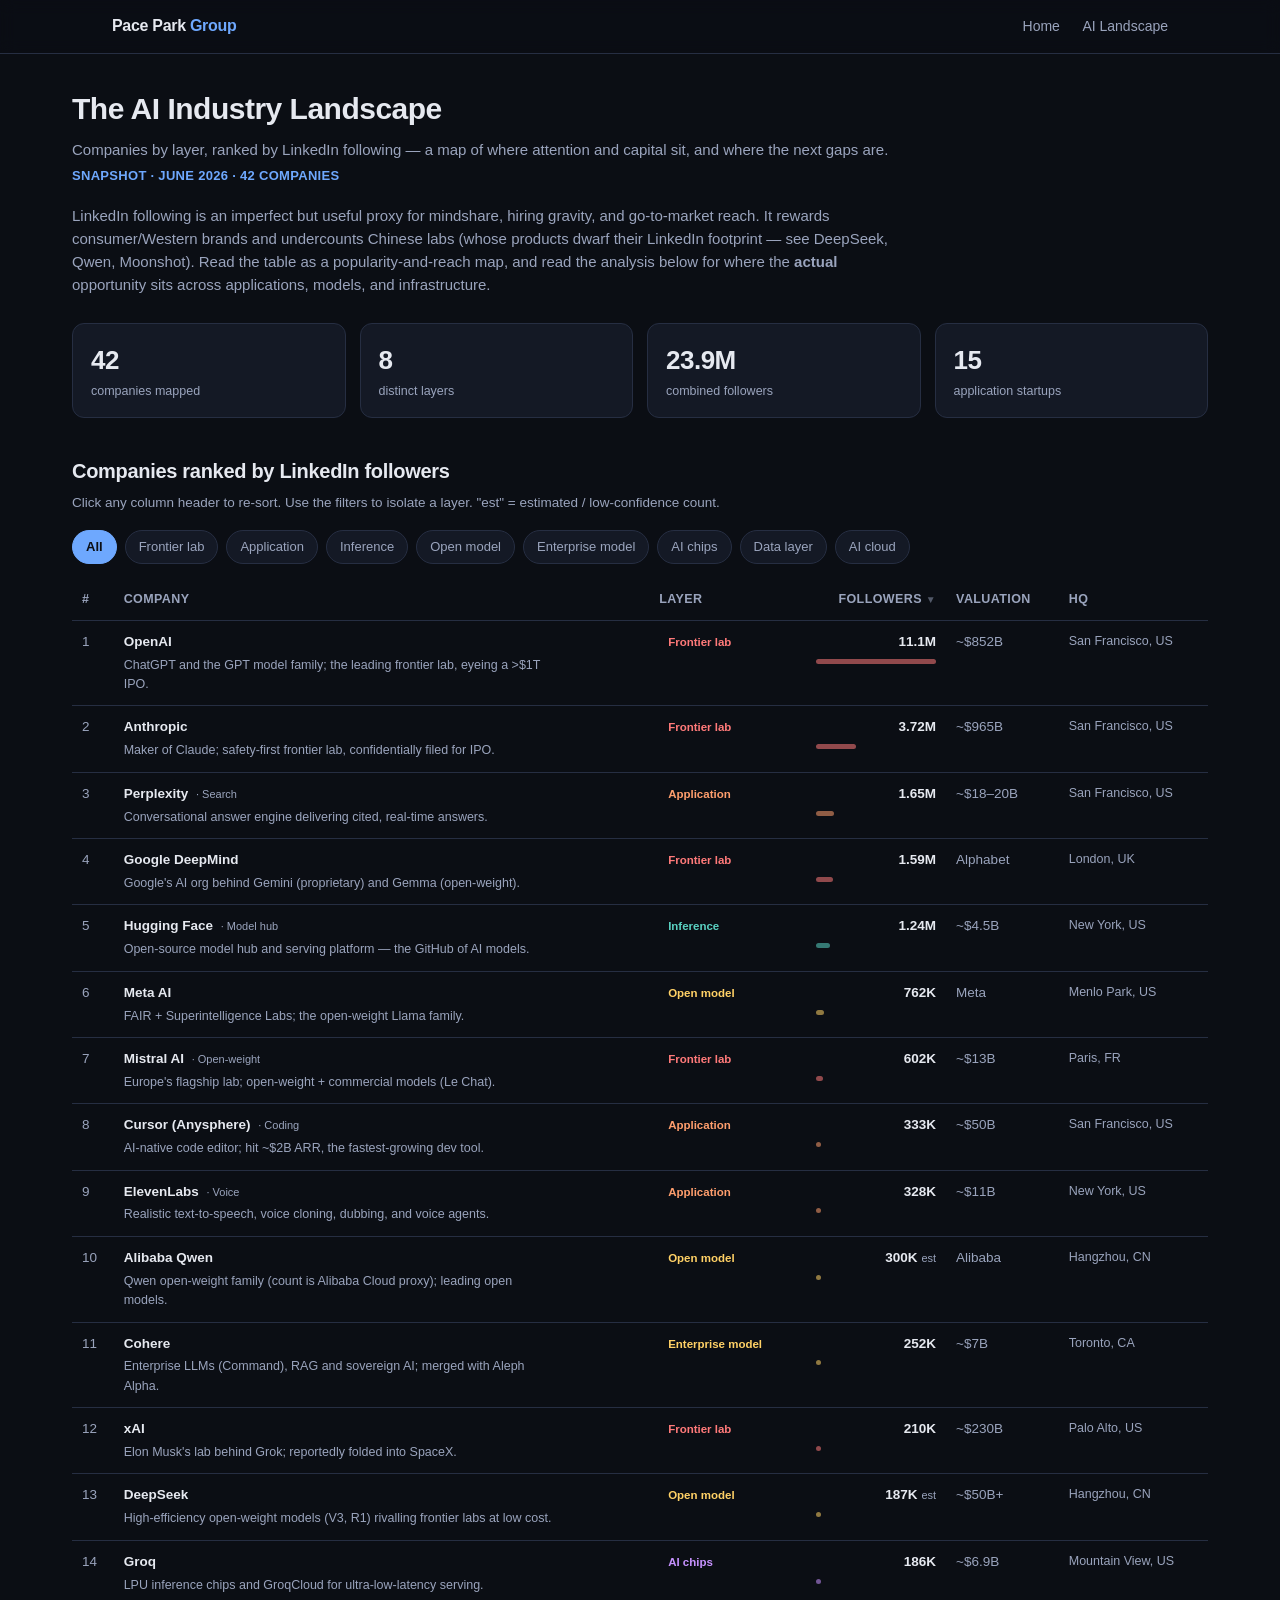
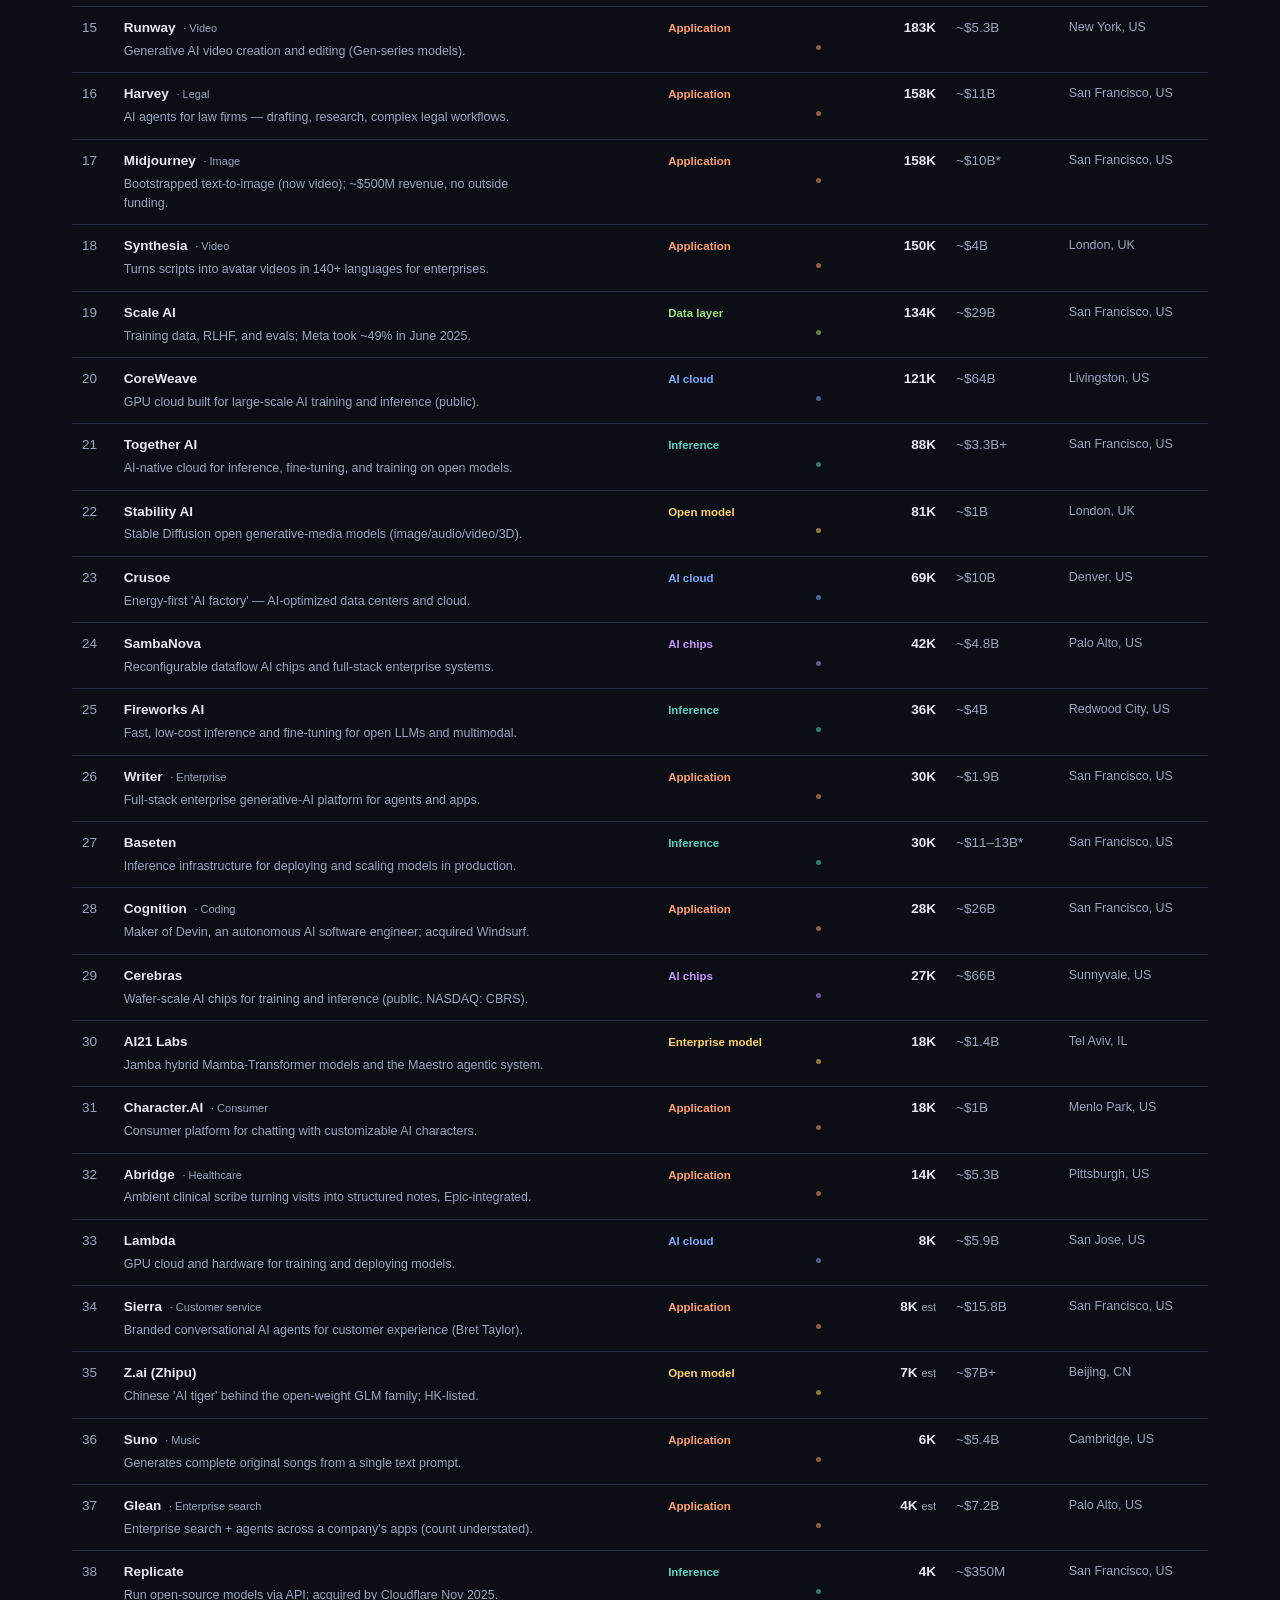
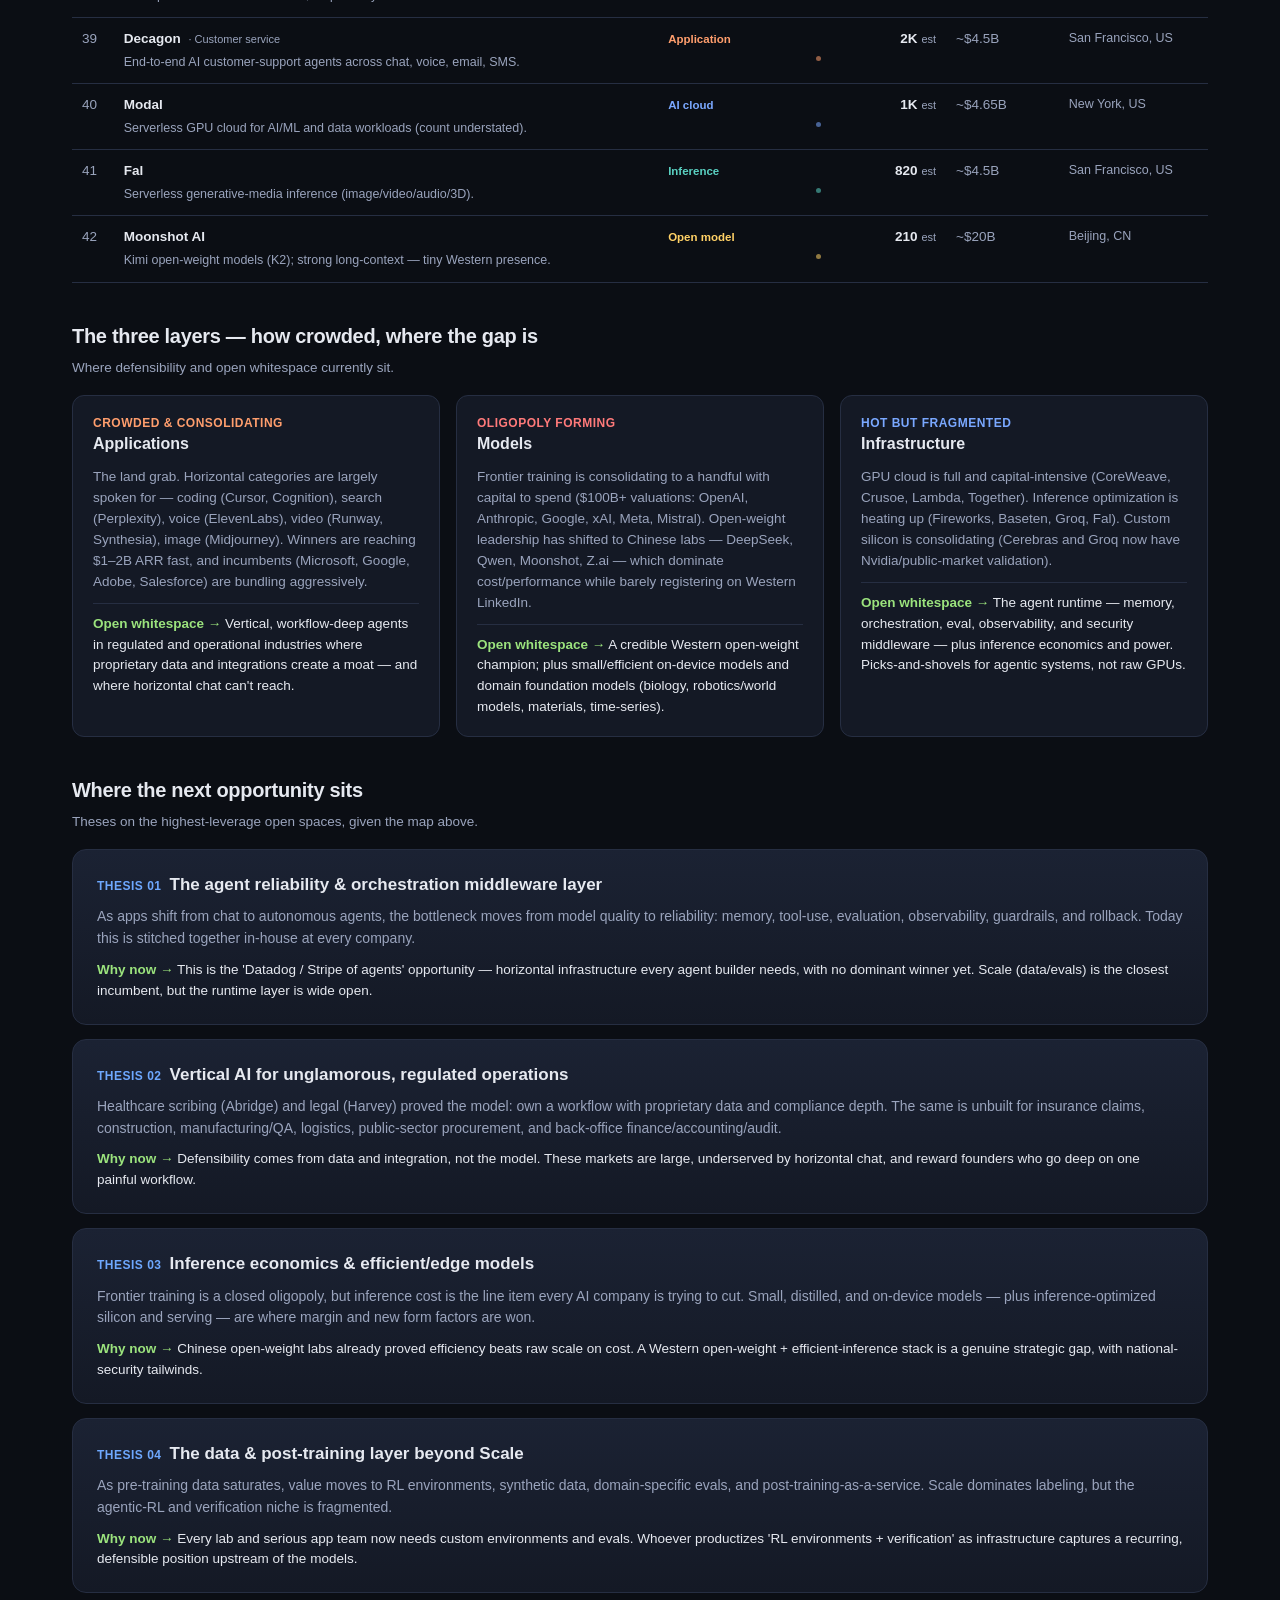
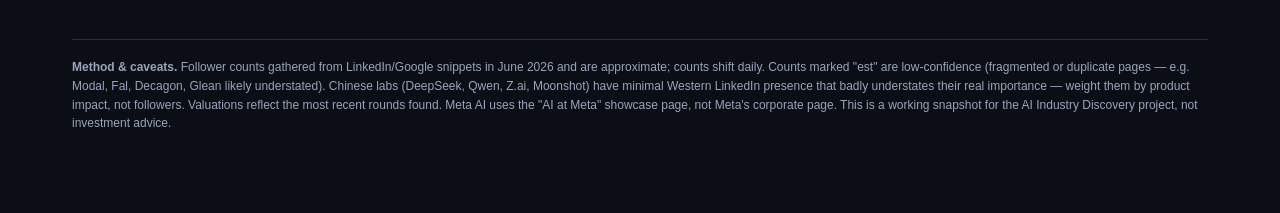
==== ai-landscape/index.html @ d2c7880b "Restructure into multi-page blog: homepage, /ai-landscape/ post, shared CSS, README" ====
<!DOCTYPE html>
<html lang="en">
<head>
<meta charset="UTF-8">
<meta name="viewport" content="width=device-width, initial-scale=1.0">
<title>The AI Industry Landscape — Pace Park Group</title>
<link rel="stylesheet" href="/assets/css/site.css">
<style>
  :root{
    --bg:#0b0e14; --panel:#141925; --panel2:#1b2233; --line:#262e42;
    --txt:#e6e9f0; --muted:#9aa4bd; --accent:#6ea8fe;
    --frontier:#ff7a7a; --openmodel:#ffd166; --inference:#5ad1c2; --cloud:#7aa8ff; --chips:#c792ff; --data:#9be37d; --app:#ff9e6d;
  }
  *{box-sizing:border-box}
  body{margin:0;background:var(--bg);color:var(--txt);font-family:-apple-system,BlinkMacSystemFont,"Segoe UI",Roboto,Helvetica,Arial,sans-serif;line-height:1.55;}
  .wrap{max-width:1180px;margin:0 auto;padding:32px 22px 80px;}
  header h1{font-size:30px;margin:0 0 6px;letter-spacing:-.5px;}
  header .sub{color:var(--muted);font-size:15px;margin-bottom:4px;}
  header .date{color:var(--accent);font-size:13px;font-weight:600;letter-spacing:.3px;}
  .lead{color:var(--muted);font-size:15px;max-width:820px;margin:18px 0 26px;}
  .stats{display:grid;grid-template-columns:repeat(auto-fit,minmax(150px,1fr));gap:14px;margin-bottom:30px;}
  .stat{background:var(--panel);border:1px solid var(--line);border-radius:12px;padding:16px 18px;}
  .stat .n{font-size:26px;font-weight:700;letter-spacing:-.5px;}
  .stat .l{color:var(--muted);font-size:12.5px;margin-top:2px;}
  h2{font-size:20px;margin:38px 0 6px;letter-spacing:-.3px;}
  .section-note{color:var(--muted);font-size:13.5px;margin:0 0 16px;}
  .filters{display:flex;flex-wrap:wrap;gap:8px;margin:0 0 16px;}
  .chip{border:1px solid var(--line);background:var(--panel);color:var(--muted);padding:6px 13px;border-radius:20px;font-size:13px;cursor:pointer;transition:.15s;user-select:none;}
  .chip:hover{border-color:var(--accent);color:var(--txt);}
  .chip.active{background:var(--accent);color:#0b0e14;border-color:var(--accent);font-weight:600;}
  table{width:100%;border-collapse:collapse;font-size:13.5px;}
  thead th{text-align:left;padding:10px 10px;color:var(--muted);font-weight:600;border-bottom:1px solid var(--line);cursor:pointer;white-space:nowrap;font-size:12.5px;text-transform:uppercase;letter-spacing:.4px;}
  thead th:hover{color:var(--txt);}
  thead th .arrow{opacity:.5;font-size:10px;}
  tbody td{padding:11px 10px;border-bottom:1px solid var(--line);vertical-align:top;}
  tbody tr:hover{background:var(--panel);}
  .rank{color:var(--muted);font-variant-numeric:tabular-nums;}
  .co{font-weight:600;}
  .co .desc{font-weight:400;color:var(--muted);font-size:12.5px;margin-top:3px;max-width:430px;}
  .fol{font-variant-numeric:tabular-nums;font-weight:600;text-align:right;white-space:nowrap;}
  .est{color:var(--muted);font-weight:400;font-size:11px;margin-left:4px;}
  .tag{display:inline-block;padding:2px 9px;border-radius:6px;font-size:11.5px;font-weight:600;white-space:nowrap;}
  .val{font-variant-numeric:tabular-nums;color:var(--muted);white-space:nowrap;}
  .hq{color:var(--muted);font-size:12.5px;white-space:nowrap;}
  .bar{height:5px;border-radius:3px;margin-top:6px;background:var(--accent);opacity:.55;}
  .layergrid{display:grid;grid-template-columns:repeat(auto-fit,minmax(260px,1fr));gap:16px;margin-top:8px;}
  .card{background:var(--panel);border:1px solid var(--line);border-radius:12px;padding:18px 20px;}
  .card h3{margin:0 0 4px;font-size:16px;}
  .card .crowd{font-size:12px;font-weight:700;text-transform:uppercase;letter-spacing:.5px;}
  .card p{color:var(--muted);font-size:13.5px;margin:10px 0 0;}
  .card .gap{color:var(--txt);font-size:13.5px;margin-top:10px;border-top:1px solid var(--line);padding-top:10px;}
  .card .gap b{color:var(--data);}
  .opp{background:linear-gradient(180deg,var(--panel2),var(--panel));border:1px solid var(--line);border-radius:14px;padding:22px 24px;margin-top:14px;}
  .opp h3{margin:0 0 8px;font-size:17px;}
  .opp h3 span{font-size:12px;color:var(--accent);font-weight:700;margin-right:8px;letter-spacing:.5px;}
  .opp p{color:var(--muted);font-size:14px;margin:6px 0 0;}
  .opp .why{color:var(--txt);font-size:13.5px;margin-top:10px;}
  footer{margin-top:46px;color:var(--muted);font-size:12px;border-top:1px solid var(--line);padding-top:18px;}
  a{color:var(--accent);text-decoration:none;}
  @media(max-width:720px){.desc{display:none}.hide-sm{display:none}}
</style>
</head>
<body>
<nav class="site-nav">
  <div class="inner">
    <div class="brand"><a href="/" style="color:inherit">Pace Park <span>Group</span></a></div>
    <div class="links">
      <a href="/">Home</a>
      <a href="/ai-landscape/">AI Landscape</a>
    </div>
  </div>
</nav>
<div class="wrap">
  <header>
    <h1>The AI Industry Landscape</h1>
    <div class="sub">Companies by layer, ranked by LinkedIn following — a map of where attention and capital sit, and where the next gaps are.</div>
    <div class="date">SNAPSHOT · JUNE 2026 · 42 COMPANIES</div>
  </header>

  <p class="lead">
    LinkedIn following is an imperfect but useful proxy for mindshare, hiring gravity, and go-to-market reach. It rewards consumer/Western brands and undercounts Chinese labs (whose products dwarf their LinkedIn footprint — see DeepSeek, Qwen, Moonshot). Read the table as a popularity-and-reach map, and read the analysis below for where the <b>actual</b> opportunity sits across applications, models, and infrastructure.
  </p>

  <div class="stats" id="stats"></div>

  <h2>Companies ranked by LinkedIn followers</h2>
  <p class="section-note">Click any column header to re-sort. Use the filters to isolate a layer. "est" = estimated / low-confidence count.</p>
  <div class="filters" id="filters"></div>
  <table>
    <thead>
      <tr>
        <th data-k="rank">#</th>
        <th data-k="name">Company</th>
        <th data-k="layer">Layer</th>
        <th data-k="followers" class="fol">Followers <span class="arrow">▼</span></th>
        <th data-k="valuation" class="hide-sm">Valuation</th>
        <th data-k="hq" class="hide-sm">HQ</th>
      </tr>
    </thead>
    <tbody id="rows"></tbody>
  </table>

  <h2>The three layers — how crowded, where the gap is</h2>
  <p class="section-note">Where defensibility and open whitespace currently sit.</p>
  <div class="layergrid" id="layers"></div>

  <h2>Where the next opportunity sits</h2>
  <p class="section-note">Theses on the highest-leverage open spaces, given the map above.</p>
  <div id="opps"></div>

  <footer>
    <b>Method &amp; caveats.</b> Follower counts gathered from LinkedIn/Google snippets in June 2026 and are approximate; counts shift daily. Counts marked "est" are low-confidence (fragmented or duplicate pages — e.g. Modal, Fal, Decagon, Glean likely understated). Chinese labs (DeepSeek, Qwen, Z.ai, Moonshot) have minimal Western LinkedIn presence that badly understates their real importance — weight them by product impact, not followers. Valuations reflect the most recent rounds found. Meta AI uses the "AI at Meta" showcase page, not Meta's corporate page. This is a working snapshot for the AI Industry Discovery project, not investment advice.
  </footer>
</div>

<script>
const DATA = [
 {name:"OpenAI", followers:11075000, layer:"Frontier lab", hq:"San Francisco, US", valuation:"~$852B", desc:"ChatGPT and the GPT model family; the leading frontier lab, eyeing a >$1T IPO."},
 {name:"Anthropic", followers:3723000, layer:"Frontier lab", hq:"San Francisco, US", valuation:"~$965B", desc:"Maker of Claude; safety-first frontier lab, confidentially filed for IPO."},
 {name:"Perplexity", followers:1652000, layer:"Application", sub:"Search", hq:"San Francisco, US", valuation:"~$18–20B", desc:"Conversational answer engine delivering cited, real-time answers."},
 {name:"Google DeepMind", followers:1590000, layer:"Frontier lab", hq:"London, UK", valuation:"Alphabet", desc:"Google's AI org behind Gemini (proprietary) and Gemma (open-weight)."},
 {name:"Hugging Face", followers:1239000, layer:"Inference", sub:"Model hub", hq:"New York, US", valuation:"~$4.5B", desc:"Open-source model hub and serving platform — the GitHub of AI models."},
 {name:"Meta AI", followers:762000, layer:"Open model", hq:"Menlo Park, US", valuation:"Meta", desc:"FAIR + Superintelligence Labs; the open-weight Llama family."},
 {name:"Mistral AI", followers:602000, layer:"Frontier lab", sub:"Open-weight", hq:"Paris, FR", valuation:"~$13B", desc:"Europe's flagship lab; open-weight + commercial models (Le Chat)."},
 {name:"Cursor (Anysphere)", followers:333300, layer:"Application", sub:"Coding", hq:"San Francisco, US", valuation:"~$50B", desc:"AI-native code editor; hit ~$2B ARR, the fastest-growing dev tool."},
 {name:"ElevenLabs", followers:328200, layer:"Application", sub:"Voice", hq:"New York, US", valuation:"~$11B", desc:"Realistic text-to-speech, voice cloning, dubbing, and voice agents."},
 {name:"Alibaba Qwen", followers:300000, layer:"Open model", hq:"Hangzhou, CN", valuation:"Alibaba", est:true, desc:"Qwen open-weight family (count is Alibaba Cloud proxy); leading open models."},
 {name:"Cohere", followers:252000, layer:"Enterprise model", hq:"Toronto, CA", valuation:"~$7B", desc:"Enterprise LLMs (Command), RAG and sovereign AI; merged with Aleph Alpha."},
 {name:"xAI", followers:210000, layer:"Frontier lab", hq:"Palo Alto, US", valuation:"~$230B", desc:"Elon Musk's lab behind Grok; reportedly folded into SpaceX."},
 {name:"DeepSeek", followers:187000, layer:"Open model", hq:"Hangzhou, CN", valuation:"~$50B+", est:true, desc:"High-efficiency open-weight models (V3, R1) rivalling frontier labs at low cost."},
 {name:"Groq", followers:186000, layer:"AI chips", hq:"Mountain View, US", valuation:"~$6.9B", desc:"LPU inference chips and GroqCloud for ultra-low-latency serving."},
 {name:"Runway", followers:183400, layer:"Application", sub:"Video", hq:"New York, US", valuation:"~$5.3B", desc:"Generative AI video creation and editing (Gen-series models)."},
 {name:"Harvey", followers:158400, layer:"Application", sub:"Legal", hq:"San Francisco, US", valuation:"~$11B", desc:"AI agents for law firms — drafting, research, complex legal workflows."},
 {name:"Midjourney", followers:158300, layer:"Application", sub:"Image", hq:"San Francisco, US", valuation:"~$10B*", desc:"Bootstrapped text-to-image (now video); ~$500M revenue, no outside funding."},
 {name:"Synthesia", followers:149800, layer:"Application", sub:"Video", hq:"London, UK", valuation:"~$4B", desc:"Turns scripts into avatar videos in 140+ languages for enterprises."},
 {name:"Scale AI", followers:134000, layer:"Data layer", hq:"San Francisco, US", valuation:"~$29B", desc:"Training data, RLHF, and evals; Meta took ~49% in June 2025."},
 {name:"CoreWeave", followers:121000, layer:"AI cloud", hq:"Livingston, US", valuation:"~$64B", desc:"GPU cloud built for large-scale AI training and inference (public)."},
 {name:"Together AI", followers:88000, layer:"Inference", hq:"San Francisco, US", valuation:"~$3.3B+", desc:"AI-native cloud for inference, fine-tuning, and training on open models."},
 {name:"Stability AI", followers:81000, layer:"Open model", hq:"London, UK", valuation:"~$1B", desc:"Stable Diffusion open generative-media models (image/audio/video/3D)."},
 {name:"Crusoe", followers:69000, layer:"AI cloud", hq:"Denver, US", valuation:">$10B", desc:"Energy-first 'AI factory' — AI-optimized data centers and cloud."},
 {name:"SambaNova", followers:42000, layer:"AI chips", hq:"Palo Alto, US", valuation:"~$4.8B", desc:"Reconfigurable dataflow AI chips and full-stack enterprise systems."},
 {name:"Fireworks AI", followers:36000, layer:"Inference", hq:"Redwood City, US", valuation:"~$4B", desc:"Fast, low-cost inference and fine-tuning for open LLMs and multimodal."},
 {name:"Writer", followers:30200, layer:"Application", sub:"Enterprise", hq:"San Francisco, US", valuation:"~$1.9B", desc:"Full-stack enterprise generative-AI platform for agents and apps."},
 {name:"Baseten", followers:30000, layer:"Inference", hq:"San Francisco, US", valuation:"~$11–13B*", desc:"Inference infrastructure for deploying and scaling models in production."},
 {name:"Cognition", followers:28300, layer:"Application", sub:"Coding", hq:"San Francisco, US", valuation:"~$26B", desc:"Maker of Devin, an autonomous AI software engineer; acquired Windsurf."},
 {name:"Cerebras", followers:27000, layer:"AI chips", hq:"Sunnyvale, US", valuation:"~$66B", desc:"Wafer-scale AI chips for training and inference (public, NASDAQ: CBRS)."},
 {name:"AI21 Labs", followers:18000, layer:"Enterprise model", hq:"Tel Aviv, IL", valuation:"~$1.4B", desc:"Jamba hybrid Mamba-Transformer models and the Maestro agentic system."},
 {name:"Character.AI", followers:17900, layer:"Application", sub:"Consumer", hq:"Menlo Park, US", valuation:"~$1B", desc:"Consumer platform for chatting with customizable AI characters."},
 {name:"Abridge", followers:14200, layer:"Application", sub:"Healthcare", hq:"Pittsburgh, US", valuation:"~$5.3B", desc:"Ambient clinical scribe turning visits into structured notes, Epic-integrated."},
 {name:"Lambda", followers:8170, layer:"AI cloud", hq:"San Jose, US", valuation:"~$5.9B", desc:"GPU cloud and hardware for training and deploying models."},
 {name:"Sierra", followers:7980, layer:"Application", sub:"Customer service", hq:"San Francisco, US", valuation:"~$15.8B", est:true, desc:"Branded conversational AI agents for customer experience (Bret Taylor)."},
 {name:"Z.ai (Zhipu)", followers:7300, layer:"Open model", hq:"Beijing, CN", valuation:"~$7B+", est:true, desc:"Chinese 'AI tiger' behind the open-weight GLM family; HK-listed."},
 {name:"Suno", followers:6200, layer:"Application", sub:"Music", hq:"Cambridge, US", valuation:"~$5.4B", desc:"Generates complete original songs from a single text prompt."},
 {name:"Glean", followers:3600, layer:"Application", sub:"Enterprise search", hq:"Palo Alto, US", valuation:"~$7.2B", est:true, desc:"Enterprise search + agents across a company's apps (count understated)."},
 {name:"Replicate", followers:3500, layer:"Inference", hq:"San Francisco, US", valuation:"~$350M", desc:"Run open-source models via API; acquired by Cloudflare Nov 2025."},
 {name:"Modal", followers:1240, layer:"AI cloud", hq:"New York, US", valuation:"~$4.65B", est:true, desc:"Serverless GPU cloud for AI/ML and data workloads (count understated)."},
 {name:"Fal", followers:820, layer:"Inference", hq:"San Francisco, US", valuation:"~$4.5B", est:true, desc:"Serverless generative-media inference (image/video/audio/3D)."},
 {name:"Decagon", followers:1500, layer:"Application", sub:"Customer service", hq:"San Francisco, US", valuation:"~$4.5B", est:true, desc:"End-to-end AI customer-support agents across chat, voice, email, SMS."},
 {name:"Moonshot AI", followers:210, layer:"Open model", hq:"Beijing, CN", valuation:"~$20B", est:true, desc:"Kimi open-weight models (K2); strong long-context — tiny Western presence."},
];

const LAYER_COLORS = {
  "Frontier lab":"var(--frontier)","Open model":"var(--openmodel)","Enterprise model":"var(--openmodel)",
  "Inference":"var(--inference)","AI cloud":"var(--cloud)","AI chips":"var(--chips)","Data layer":"var(--data)","Application":"var(--app)"
};

const fmt = n => n>=1000000 ? (n/1000000).toFixed(n>=10000000?1:2)+"M" : n>=1000 ? Math.round(n/1000)+"K" : n;
const maxF = Math.max(...DATA.map(d=>d.followers));

// stats
const stats = [
  {n:DATA.length, l:"companies mapped"},
  {n:[...new Set(DATA.map(d=>d.layer))].length, l:"distinct layers"},
  {n:fmt(DATA.reduce((a,d)=>a+d.followers,0)), l:"combined followers"},
  {n:DATA.filter(d=>d.layer==="Application").length, l:"application startups"},
];
document.getElementById('stats').innerHTML = stats.map(s=>`<div class="stat"><div class="n">${s.n}</div><div class="l">${s.l}</div></div>`).join('');

// filters
const layers = ["All", ...[...new Set(DATA.map(d=>d.layer))]];
let activeFilter="All", sortKey="followers", sortDir=-1;
document.getElementById('filters').innerHTML = layers.map(l=>`<div class="chip${l==='All'?' active':''}" data-f="${l}">${l}</div>`).join('');

function render(){
  let rows = DATA.filter(d=>activeFilter==="All"||d.layer===activeFilter);
  rows.sort((a,b)=>{
    let va=a[sortKey], vb=b[sortKey];
    if(sortKey==="rank"||sortKey==="followers"){va=a.followers;vb=b.followers;}
    if(typeof va==="string") return sortDir*va.localeCompare(vb);
    return sortDir*(va-vb);
  });
  document.getElementById('rows').innerHTML = rows.map((d,i)=>`
    <tr>
      <td class="rank">${i+1}</td>
      <td class="co">${d.name}${d.sub?` <span class="est">· ${d.sub}</span>`:''}
        <div class="desc">${d.desc}</div></td>
      <td><span class="tag" style="background:${LAYER_COLORS[d.layer]}22;color:${LAYER_COLORS[d.layer]}">${d.layer}</span></td>
      <td class="fol">${fmt(d.followers)}${d.est?'<span class="est">est</span>':''}
        <div class="bar" style="width:${Math.max(4,d.followers/maxF*100)}%;background:${LAYER_COLORS[d.layer]}"></div></td>
      <td class="val hide-sm">${d.valuation}</td>
      <td class="hq hide-sm">${d.hq}</td>
    </tr>`).join('');
}
document.querySelectorAll('.chip').forEach(c=>c.onclick=()=>{
  document.querySelectorAll('.chip').forEach(x=>x.classList.remove('active'));
  c.classList.add('active'); activeFilter=c.dataset.f; render();
});
document.querySelectorAll('thead th').forEach(th=>th.onclick=()=>{
  const k=th.dataset.k;
  if(sortKey===k) sortDir*=-1; else {sortKey=k; sortDir=(k==="name"||k==="hq"||k==="layer")?1:-1;}
  document.querySelectorAll('thead th .arrow').forEach(a=>a.remove());
  th.innerHTML += ` <span class="arrow">${sortDir<0?'▼':'▲'}</span>`;
  render();
});
render();

// layer cards
const LAYERS = [
 {h:"Applications", c:"var(--app)", crowd:"CROWDED & CONSOLIDATING", p:"The land grab. Horizontal categories are largely spoken for — coding (Cursor, Cognition), search (Perplexity), voice (ElevenLabs), video (Runway, Synthesia), image (Midjourney). Winners are reaching $1–2B ARR fast, and incumbents (Microsoft, Google, Adobe, Salesforce) are bundling aggressively.", gap:"Vertical, workflow-deep agents in regulated and operational industries where proprietary data and integrations create a moat — and where horizontal chat can't reach."},
 {h:"Models", c:"var(--frontier)", crowd:"OLIGOPOLY FORMING", p:"Frontier training is consolidating to a handful with capital to spend ($100B+ valuations: OpenAI, Anthropic, Google, xAI, Meta, Mistral). Open-weight leadership has shifted to Chinese labs — DeepSeek, Qwen, Moonshot, Z.ai — which dominate cost/performance while barely registering on Western LinkedIn.", gap:"A credible Western open-weight champion; plus small/efficient on-device models and domain foundation models (biology, robotics/world models, materials, time-series)."},
 {h:"Infrastructure", c:"var(--cloud)", crowd:"HOT BUT FRAGMENTED", p:"GPU cloud is full and capital-intensive (CoreWeave, Crusoe, Lambda, Together). Inference optimization is heating up (Fireworks, Baseten, Groq, Fal). Custom silicon is consolidating (Cerebras and Groq now have Nvidia/public-market validation).", gap:"The agent runtime — memory, orchestration, eval, observability, and security middleware — plus inference economics and power. Picks-and-shovels for agentic systems, not raw GPUs."},
];
document.getElementById('layers').innerHTML = LAYERS.map(l=>`
  <div class="card">
    <div class="crowd" style="color:${l.c}">${l.crowd}</div>
    <h3>${l.h}</h3>
    <p>${l.p}</p>
    <div class="gap"><b>Open whitespace →</b> ${l.gap}</div>
  </div>`).join('');

// opportunities
const OPPS = [
 {tag:"THESIS 01", h:"The agent reliability & orchestration middleware layer", p:"As apps shift from chat to autonomous agents, the bottleneck moves from model quality to reliability: memory, tool-use, evaluation, observability, guardrails, and rollback. Today this is stitched together in-house at every company.", why:"This is the 'Datadog / Stripe of agents' opportunity — horizontal infrastructure every agent builder needs, with no dominant winner yet. Scale (data/evals) is the closest incumbent, but the runtime layer is wide open."},
 {tag:"THESIS 02", h:"Vertical AI for unglamorous, regulated operations", p:"Healthcare scribing (Abridge) and legal (Harvey) proved the model: own a workflow with proprietary data and compliance depth. The same is unbuilt for insurance claims, construction, manufacturing/QA, logistics, public-sector procurement, and back-office finance/accounting/audit.", why:"Defensibility comes from data and integration, not the model. These markets are large, underserved by horizontal chat, and reward founders who go deep on one painful workflow."},
 {tag:"THESIS 03", h:"Inference economics & efficient/edge models", p:"Frontier training is a closed oligopoly, but inference cost is the line item every AI company is trying to cut. Small, distilled, and on-device models — plus inference-optimized silicon and serving — are where margin and new form factors are won.", why:"Chinese open-weight labs already proved efficiency beats raw scale on cost. A Western open-weight + efficient-inference stack is a genuine strategic gap, with national-security tailwinds."},
 {tag:"THESIS 04", h:"The data & post-training layer beyond Scale", p:"As pre-training data saturates, value moves to RL environments, synthetic data, domain-specific evals, and post-training-as-a-service. Scale dominates labeling, but the agentic-RL and verification niche is fragmented.", why:"Every lab and serious app team now needs custom environments and evals. Whoever productizes 'RL environments + verification' as infrastructure captures a recurring, defensible position upstream of the models."},
];
document.getElementById('opps').innerHTML = OPPS.map(o=>`
  <div class="opp">
    <h3><span>${o.tag}</span>${o.h}</h3>
    <p>${o.p}</p>
    <div class="why"><b style="color:var(--data)">Why now →</b> ${o.why}</div>
  </div>`).join('');
</script>
</body>
</html>
---- assets/css/site.css ----
/* Shared site chrome — Pace Park Group blog */
:root{
  --bg:#0b0e14; --panel:#141925; --panel2:#1b2233; --line:#262e42;
  --txt:#e6e9f0; --muted:#9aa4bd; --accent:#6ea8fe; --data:#9be37d;
}
*{box-sizing:border-box}
body{
  margin:0;background:var(--bg);color:var(--txt);
  font-family:-apple-system,BlinkMacSystemFont,"Segoe UI",Roboto,Helvetica,Arial,sans-serif;
  line-height:1.6;
}
a{color:var(--accent);text-decoration:none}
a:hover{text-decoration:underline}

/* top nav */
.site-nav{
  border-bottom:1px solid var(--line);background:rgba(11,14,20,.85);
  backdrop-filter:blur(8px);position:sticky;top:0;z-index:20;
}
.site-nav .inner{
  max-width:1100px;margin:0 auto;padding:14px 22px;
  display:flex;align-items:center;justify-content:space-between;
}
.site-nav .brand{font-weight:700;letter-spacing:-.3px;font-size:16px;color:var(--txt)}
.site-nav .brand span{color:var(--accent)}
.site-nav .links a{color:var(--muted);font-size:14px;margin-left:18px}
.site-nav .links a:hover{color:var(--txt);text-decoration:none}

/* generic page wrap */
.wrap{max-width:1100px;margin:0 auto;padding:40px 22px 80px}

/* homepage hero */
.hero{padding:34px 0 10px;border-bottom:1px solid var(--line);margin-bottom:34px}
.hero h1{font-size:34px;margin:0 0 10px;letter-spacing:-.6px}
.hero p{color:var(--muted);font-size:16px;max-width:680px;margin:0}

/* post list */
.posts{list-style:none;padding:0;margin:0}
.post-card{
  display:block;background:var(--panel);border:1px solid var(--line);
  border-radius:14px;padding:22px 24px;margin-bottom:18px;transition:.15s;
}
.post-card:hover{border-color:var(--accent);text-decoration:none;transform:translateY(-2px)}
.post-card .meta{color:var(--muted);font-size:12.5px;text-transform:uppercase;letter-spacing:.5px;font-weight:600}
.post-card h2{margin:8px 0 6px;font-size:21px;color:var(--txt);letter-spacing:-.3px}
.post-card p{margin:0;color:var(--muted);font-size:14.5px}
.post-card .tagrow{margin-top:12px}
.post-card .tag{display:inline-block;background:var(--accent);color:#0b0e14;font-size:11.5px;font-weight:600;padding:2px 10px;border-radius:6px;margin-right:6px}

.site-footer{
  max-width:1100px;margin:30px auto 0;padding:20px 22px 40px;
  color:var(--muted);font-size:12.5px;border-top:1px solid var(--line);
}

@media(max-width:600px){.hero h1{font-size:27px}.site-nav .links a{margin-left:12px}}
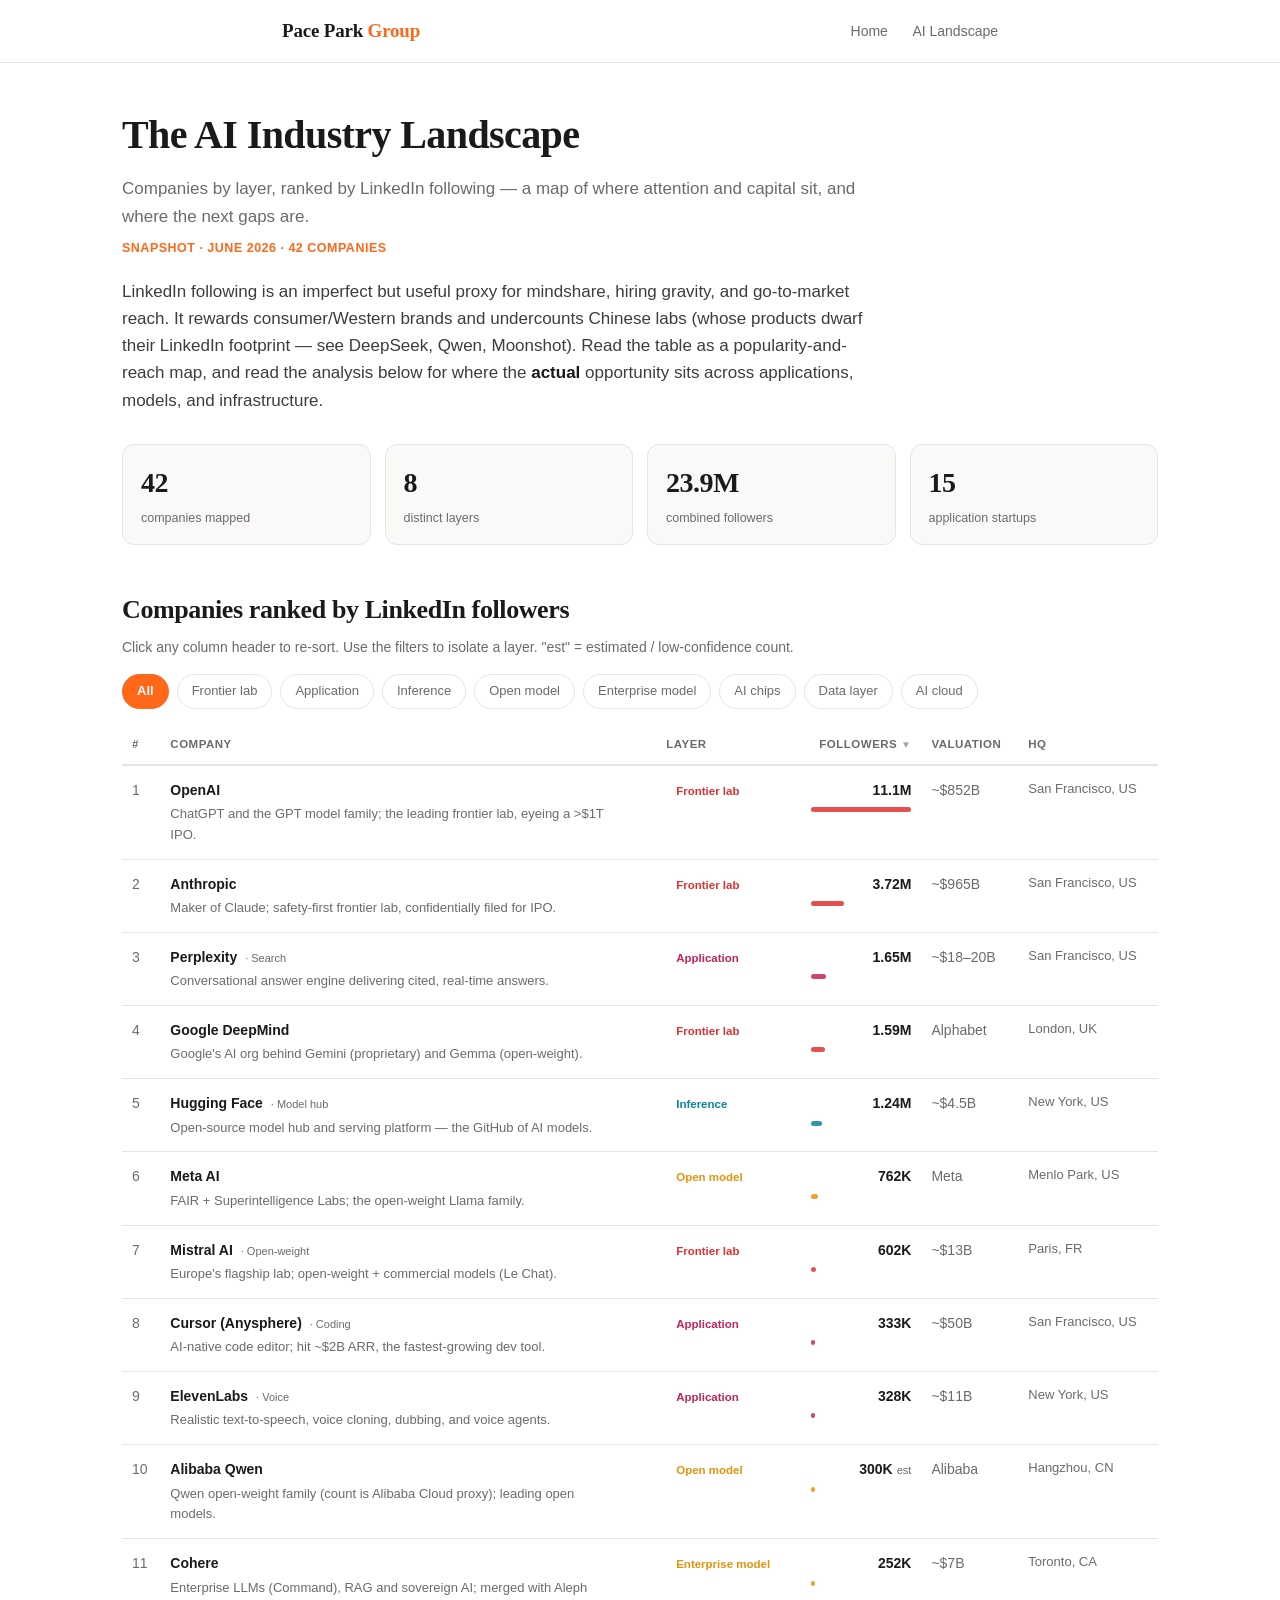
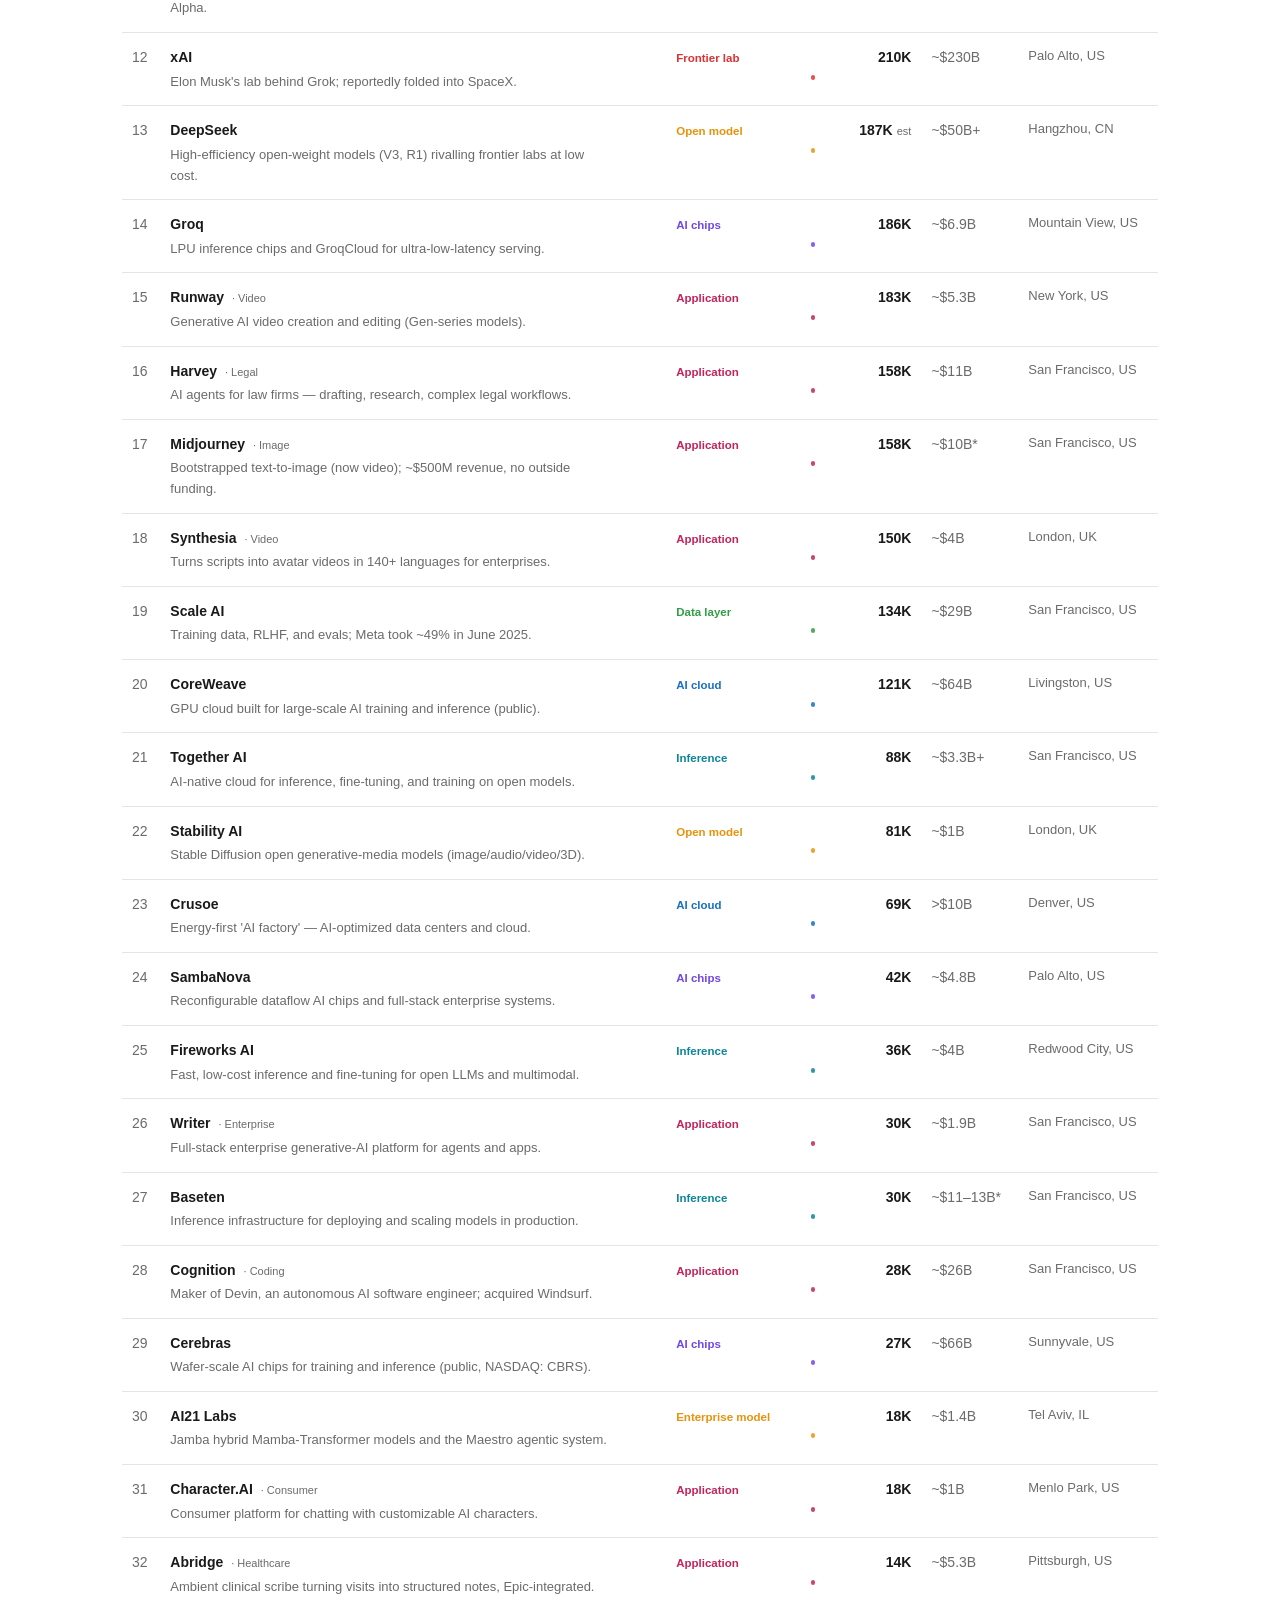
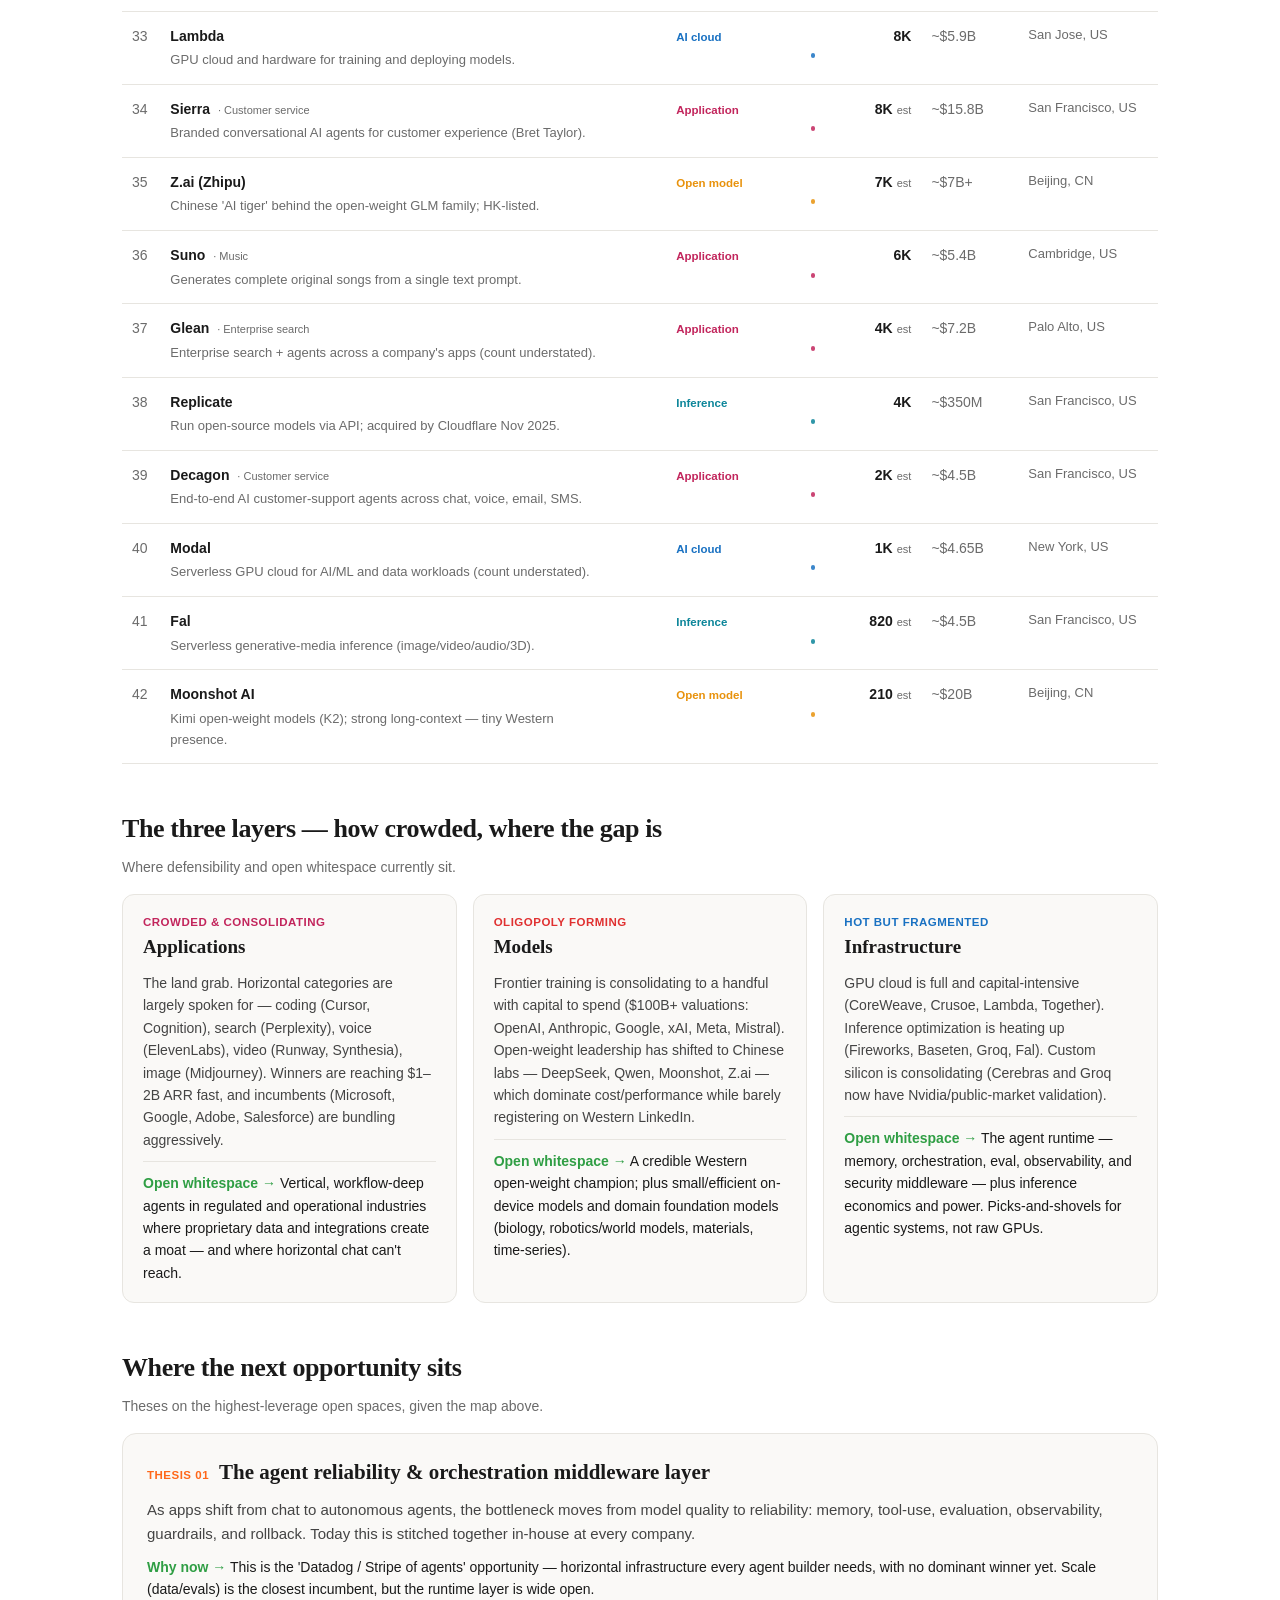
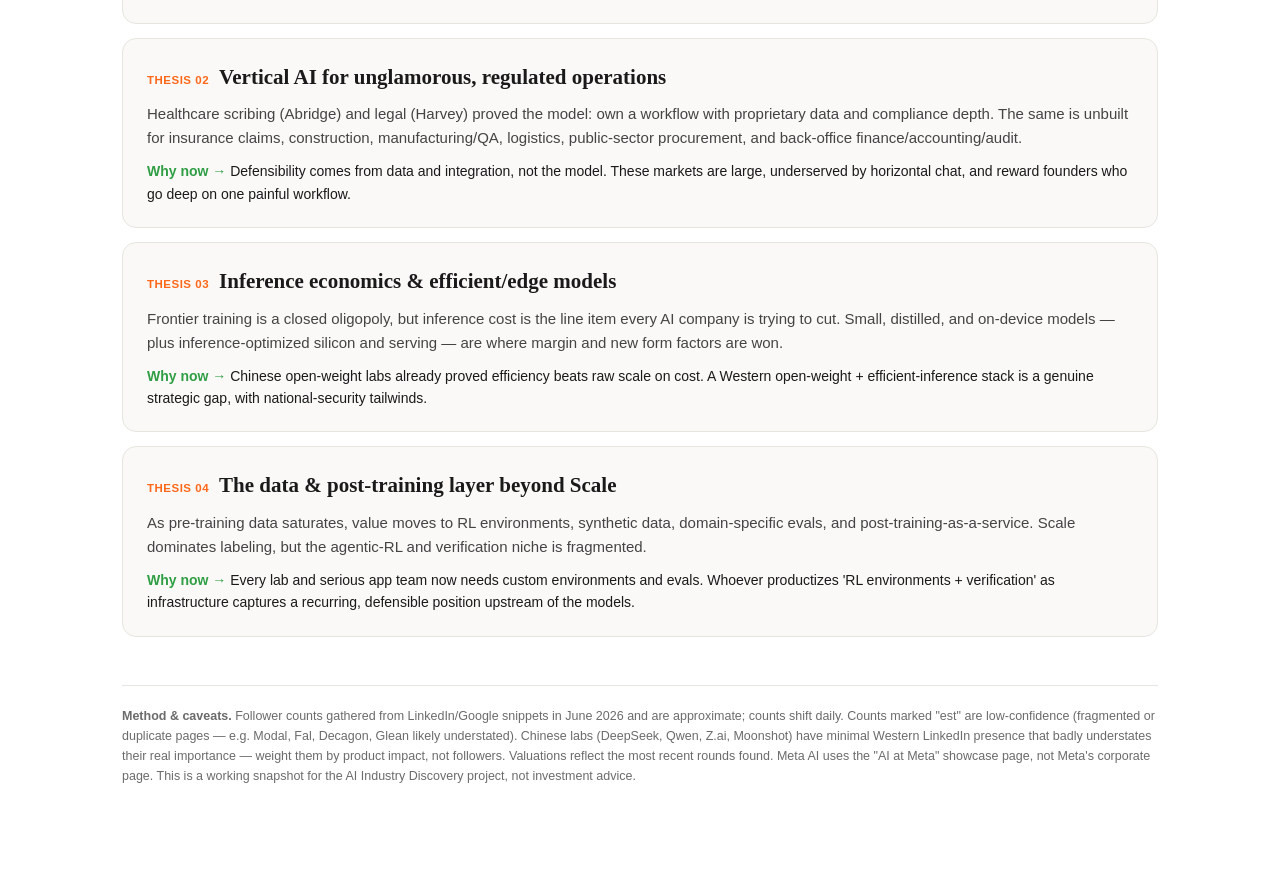
==== commit 5603ba4a: "on_harness" ====
--- a/ai-landscape/index.html
+++ b/ai-landscape/index.html
@@ -7,57 +7,60 @@
 <link rel="stylesheet" href="/assets/css/site.css">
 <style>
   :root{
-    --bg:#0b0e14; --panel:#141925; --panel2:#1b2233; --line:#262e42;
-    --txt:#e6e9f0; --muted:#9aa4bd; --accent:#6ea8fe;
-    --frontier:#ff7a7a; --openmodel:#ffd166; --inference:#5ad1c2; --cloud:#7aa8ff; --chips:#c792ff; --data:#9be37d; --app:#ff9e6d;
+    --bg:#ffffff; --panel:#faf9f7; --panel2:#f4f2ee; --line:#e7e5e0;
+    --txt:#1a1a1a; --muted:#6b6b6b; --accent:#ff6719;
+    --frontier:#e03131; --openmodel:#e8920c; --inference:#0c8599; --cloud:#1971c2; --chips:#7048e8; --data:#2f9e44; --app:#c2255c;
+    --serif:Georgia,"Iowan Old Style","Times New Roman",serif;
+    --sans:-apple-system,BlinkMacSystemFont,"Segoe UI",Roboto,Helvetica,Arial,sans-serif;
   }
   *{box-sizing:border-box}
-  body{margin:0;background:var(--bg);color:var(--txt);font-family:-apple-system,BlinkMacSystemFont,"Segoe UI",Roboto,Helvetica,Arial,sans-serif;line-height:1.55;}
-  .wrap{max-width:1180px;margin:0 auto;padding:32px 22px 80px;}
-  header h1{font-size:30px;margin:0 0 6px;letter-spacing:-.5px;}
-  header .sub{color:var(--muted);font-size:15px;margin-bottom:4px;}
-  header .date{color:var(--accent);font-size:13px;font-weight:600;letter-spacing:.3px;}
-  .lead{color:var(--muted);font-size:15px;max-width:820px;margin:18px 0 26px;}
-  .stats{display:grid;grid-template-columns:repeat(auto-fit,minmax(150px,1fr));gap:14px;margin-bottom:30px;}
+  body{margin:0;background:var(--bg);color:var(--txt);font-family:var(--sans);line-height:1.6;}
+  .wrap{max-width:1080px;margin:0 auto;padding:40px 22px 90px;}
+  header h1{font-family:var(--serif);font-size:40px;margin:0 0 8px;letter-spacing:-.6px;font-weight:800;}
+  header .sub{color:var(--muted);font-size:17px;margin-bottom:8px;max-width:760px;}
+  header .date{color:var(--accent);font-size:12.5px;font-weight:700;letter-spacing:.5px;}
+  .lead{color:#3d3d3d;font-size:17px;max-width:760px;margin:20px 0 30px;}
+  .lead b{color:var(--txt);}
+  .stats{display:grid;grid-template-columns:repeat(auto-fit,minmax(150px,1fr));gap:14px;margin-bottom:34px;}
   .stat{background:var(--panel);border:1px solid var(--line);border-radius:12px;padding:16px 18px;}
-  .stat .n{font-size:26px;font-weight:700;letter-spacing:-.5px;}
+  .stat .n{font-family:var(--serif);font-size:28px;font-weight:800;letter-spacing:-.5px;}
   .stat .l{color:var(--muted);font-size:12.5px;margin-top:2px;}
-  h2{font-size:20px;margin:38px 0 6px;letter-spacing:-.3px;}
-  .section-note{color:var(--muted);font-size:13.5px;margin:0 0 16px;}
+  h2{font-family:var(--serif);font-size:26px;margin:44px 0 6px;letter-spacing:-.4px;font-weight:800;}
+  .section-note{color:var(--muted);font-size:14px;margin:0 0 16px;}
   .filters{display:flex;flex-wrap:wrap;gap:8px;margin:0 0 16px;}
-  .chip{border:1px solid var(--line);background:var(--panel);color:var(--muted);padding:6px 13px;border-radius:20px;font-size:13px;cursor:pointer;transition:.15s;user-select:none;}
+  .chip{border:1px solid var(--line);background:#fff;color:var(--muted);padding:6px 14px;border-radius:20px;font-size:13px;cursor:pointer;transition:.15s;user-select:none;}
   .chip:hover{border-color:var(--accent);color:var(--txt);}
-  .chip.active{background:var(--accent);color:#0b0e14;border-color:var(--accent);font-weight:600;}
-  table{width:100%;border-collapse:collapse;font-size:13.5px;}
-  thead th{text-align:left;padding:10px 10px;color:var(--muted);font-weight:600;border-bottom:1px solid var(--line);cursor:pointer;white-space:nowrap;font-size:12.5px;text-transform:uppercase;letter-spacing:.4px;}
+  .chip.active{background:var(--accent);color:#fff;border-color:var(--accent);font-weight:600;}
+  table{width:100%;border-collapse:collapse;font-size:14px;}
+  thead th{text-align:left;padding:10px 10px;color:var(--muted);font-weight:700;border-bottom:2px solid var(--line);cursor:pointer;white-space:nowrap;font-size:11.5px;text-transform:uppercase;letter-spacing:.5px;}
   thead th:hover{color:var(--txt);}
-  thead th .arrow{opacity:.5;font-size:10px;}
-  tbody td{padding:11px 10px;border-bottom:1px solid var(--line);vertical-align:top;}
-  tbody tr:hover{background:var(--panel);}
+  thead th .arrow{opacity:.6;font-size:10px;}
+  tbody td{padding:13px 10px;border-bottom:1px solid var(--line);vertical-align:top;}
+  tbody tr:hover{background:var(--panel2);}
   .rank{color:var(--muted);font-variant-numeric:tabular-nums;}
-  .co{font-weight:600;}
-  .co .desc{font-weight:400;color:var(--muted);font-size:12.5px;margin-top:3px;max-width:430px;}
-  .fol{font-variant-numeric:tabular-nums;font-weight:600;text-align:right;white-space:nowrap;}
+  .co{font-weight:700;}
+  .co .desc{font-weight:400;color:var(--muted);font-size:13px;margin-top:3px;max-width:440px;}
+  .fol{font-variant-numeric:tabular-nums;font-weight:700;text-align:right;white-space:nowrap;}
   .est{color:var(--muted);font-weight:400;font-size:11px;margin-left:4px;}
-  .tag{display:inline-block;padding:2px 9px;border-radius:6px;font-size:11.5px;font-weight:600;white-space:nowrap;}
+  .tag{display:inline-block;padding:3px 10px;border-radius:6px;font-size:11.5px;font-weight:700;white-space:nowrap;}
   .val{font-variant-numeric:tabular-nums;color:var(--muted);white-space:nowrap;}
-  .hq{color:var(--muted);font-size:12.5px;white-space:nowrap;}
-  .bar{height:5px;border-radius:3px;margin-top:6px;background:var(--accent);opacity:.55;}
+  .hq{color:var(--muted);font-size:13px;white-space:nowrap;}
+  .bar{height:5px;border-radius:3px;margin-top:6px;background:var(--accent);opacity:.85;}
   .layergrid{display:grid;grid-template-columns:repeat(auto-fit,minmax(260px,1fr));gap:16px;margin-top:8px;}
   .card{background:var(--panel);border:1px solid var(--line);border-radius:12px;padding:18px 20px;}
-  .card h3{margin:0 0 4px;font-size:16px;}
-  .card .crowd{font-size:12px;font-weight:700;text-transform:uppercase;letter-spacing:.5px;}
-  .card p{color:var(--muted);font-size:13.5px;margin:10px 0 0;}
-  .card .gap{color:var(--txt);font-size:13.5px;margin-top:10px;border-top:1px solid var(--line);padding-top:10px;}
+  .card h3{font-family:var(--serif);margin:0 0 4px;font-size:19px;font-weight:800;}
+  .card .crowd{font-size:11.5px;font-weight:800;text-transform:uppercase;letter-spacing:.5px;}
+  .card p{color:#444;font-size:14px;margin:10px 0 0;}
+  .card .gap{color:var(--txt);font-size:14px;margin-top:10px;border-top:1px solid var(--line);padding-top:10px;}
   .card .gap b{color:var(--data);}
-  .opp{background:linear-gradient(180deg,var(--panel2),var(--panel));border:1px solid var(--line);border-radius:14px;padding:22px 24px;margin-top:14px;}
-  .opp h3{margin:0 0 8px;font-size:17px;}
-  .opp h3 span{font-size:12px;color:var(--accent);font-weight:700;margin-right:8px;letter-spacing:.5px;}
-  .opp p{color:var(--muted);font-size:14px;margin:6px 0 0;}
-  .opp .why{color:var(--txt);font-size:13.5px;margin-top:10px;}
-  footer{margin-top:46px;color:var(--muted);font-size:12px;border-top:1px solid var(--line);padding-top:18px;}
+  .opp{background:var(--panel);border:1px solid var(--line);border-radius:14px;padding:22px 24px;margin-top:14px;}
+  .opp h3{font-family:var(--serif);margin:0 0 8px;font-size:21px;font-weight:800;}
+  .opp h3 span{font-family:var(--sans);font-size:11.5px;color:var(--accent);font-weight:800;margin-right:10px;letter-spacing:.5px;}
+  .opp p{color:#444;font-size:15px;margin:6px 0 0;}
+  .opp .why{color:var(--txt);font-size:14px;margin-top:10px;}
+  footer{margin-top:48px;color:var(--muted);font-size:12.5px;border-top:1px solid var(--line);padding-top:20px;}
   a{color:var(--accent);text-decoration:none;}
-  @media(max-width:720px){.desc{display:none}.hide-sm{display:none}}
+  @media(max-width:720px){.desc{display:none}.hide-sm{display:none}header h1{font-size:30px}}
 </style>
 </head>
 <body>
--- a/assets/css/site.css
+++ b/assets/css/site.css
@@ -1,55 +1,57 @@
-/* Shared site chrome — Pace Park Group blog */
+/* Shared site chrome — Pace Park Group blog (Substack-style light theme) */
 :root{
-  --bg:#0b0e14; --panel:#141925; --panel2:#1b2233; --line:#262e42;
-  --txt:#e6e9f0; --muted:#9aa4bd; --accent:#6ea8fe; --data:#9be37d;
+  --bg:#ffffff; --panel:#ffffff; --panel2:#faf9f7; --line:#e7e5e0;
+  --txt:#1a1a1a; --muted:#6b6b6b; --accent:#ff6719; --data:#1a7f37;
+  --serif:Georgia,"Iowan Old Style","Times New Roman",serif;
+  --sans:-apple-system,BlinkMacSystemFont,"Segoe UI",Roboto,Helvetica,Arial,sans-serif;
 }
 *{box-sizing:border-box}
 body{
   margin:0;background:var(--bg);color:var(--txt);
-  font-family:-apple-system,BlinkMacSystemFont,"Segoe UI",Roboto,Helvetica,Arial,sans-serif;
-  line-height:1.6;
+  font-family:var(--sans);line-height:1.65;
 }
-a{color:var(--accent);text-decoration:none}
+a{color:var(--txt);text-decoration:none}
 a:hover{text-decoration:underline}
 
 /* top nav */
 .site-nav{
-  border-bottom:1px solid var(--line);background:rgba(11,14,20,.85);
+  border-bottom:1px solid var(--line);background:rgba(255,255,255,.9);
   backdrop-filter:blur(8px);position:sticky;top:0;z-index:20;
 }
 .site-nav .inner{
-  max-width:1100px;margin:0 auto;padding:14px 22px;
+  max-width:760px;margin:0 auto;padding:16px 22px;
   display:flex;align-items:center;justify-content:space-between;
 }
-.site-nav .brand{font-weight:700;letter-spacing:-.3px;font-size:16px;color:var(--txt)}
+.site-nav .brand{font-family:var(--serif);font-weight:700;letter-spacing:-.2px;font-size:19px;color:var(--txt)}
 .site-nav .brand span{color:var(--accent)}
-.site-nav .links a{color:var(--muted);font-size:14px;margin-left:18px}
+.site-nav .brand a:hover{text-decoration:none}
+.site-nav .links a{color:var(--muted);font-size:14px;margin-left:20px;font-weight:500}
 .site-nav .links a:hover{color:var(--txt);text-decoration:none}
 
-/* generic page wrap */
-.wrap{max-width:1100px;margin:0 auto;padding:40px 22px 80px}
+/* generic page wrap (narrow Substack column) */
+.wrap{max-width:680px;margin:0 auto;padding:48px 22px 90px}
 
 /* homepage hero */
-.hero{padding:34px 0 10px;border-bottom:1px solid var(--line);margin-bottom:34px}
-.hero h1{font-size:34px;margin:0 0 10px;letter-spacing:-.6px}
-.hero p{color:var(--muted);font-size:16px;max-width:680px;margin:0}
+.hero{padding:10px 0 22px;border-bottom:1px solid var(--line);margin-bottom:14px;text-align:center}
+.hero h1{font-family:var(--serif);font-size:42px;margin:0 0 12px;letter-spacing:-.5px;font-weight:800}
+.hero p{color:var(--muted);font-size:18px;max-width:560px;margin:0 auto}
 
-/* post list */
+/* post list — clean dividers, Substack style */
 .posts{list-style:none;padding:0;margin:0}
 .post-card{
-  display:block;background:var(--panel);border:1px solid var(--line);
-  border-radius:14px;padding:22px 24px;margin-bottom:18px;transition:.15s;
+  display:block;padding:28px 4px;border-bottom:1px solid var(--line);transition:.15s;
 }
-.post-card:hover{border-color:var(--accent);text-decoration:none;transform:translateY(-2px)}
-.post-card .meta{color:var(--muted);font-size:12.5px;text-transform:uppercase;letter-spacing:.5px;font-weight:600}
-.post-card h2{margin:8px 0 6px;font-size:21px;color:var(--txt);letter-spacing:-.3px}
-.post-card p{margin:0;color:var(--muted);font-size:14.5px}
-.post-card .tagrow{margin-top:12px}
-.post-card .tag{display:inline-block;background:var(--accent);color:#0b0e14;font-size:11.5px;font-weight:600;padding:2px 10px;border-radius:6px;margin-right:6px}
+.post-card:hover{text-decoration:none;background:var(--panel2)}
+.post-card .meta{color:var(--muted);font-size:13px;font-weight:600;letter-spacing:.2px}
+.post-card h2{font-family:var(--serif);margin:8px 0 8px;font-size:26px;color:var(--txt);letter-spacing:-.3px;font-weight:800;line-height:1.25}
+.post-card p{margin:0;color:#444;font-size:16px;line-height:1.6}
+.post-card .tagrow{margin-top:14px}
+.post-card .tag{display:inline-block;background:#f0eee9;color:#555;font-size:12px;font-weight:600;padding:3px 11px;border-radius:20px;margin-right:7px}
 
 .site-footer{
-  max-width:1100px;margin:30px auto 0;padding:20px 22px 40px;
-  color:var(--muted);font-size:12.5px;border-top:1px solid var(--line);
+  max-width:680px;margin:30px auto 0;padding:24px 22px 50px;
+  color:var(--muted);font-size:13px;border-top:1px solid var(--line);text-align:center;
 }
+.site-footer a{color:var(--muted);text-decoration:underline}
 
-@media(max-width:600px){.hero h1{font-size:27px}.site-nav .links a{margin-left:12px}}
+@media(max-width:600px){.hero h1{font-size:32px}.site-nav .links a{margin-left:14px}}
